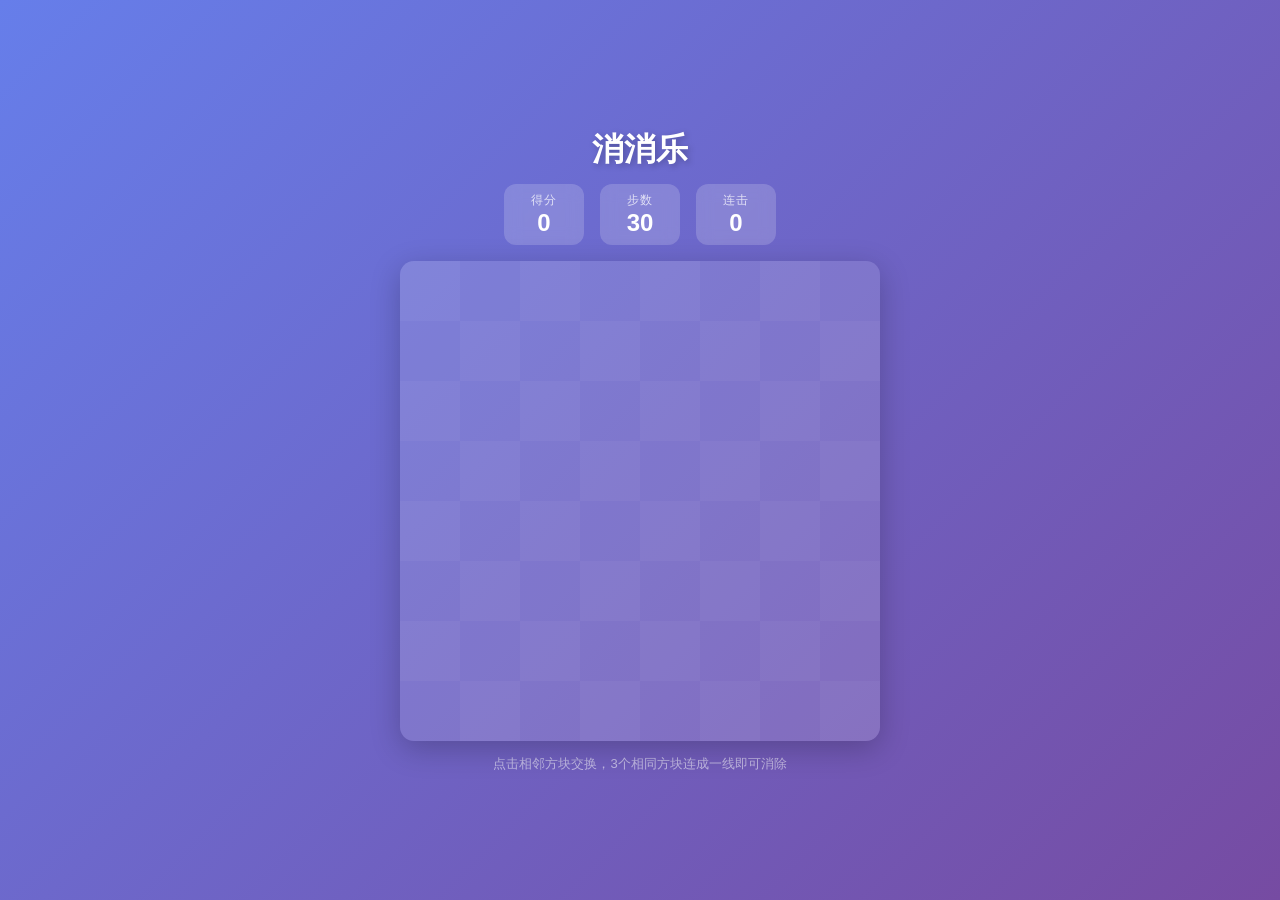
==== index.html @ 066fd963 "init: 消消乐游戏 HTML5 Canvas 实现的经典消消乐，支持连击加分和 30 步限制。  Co-Authored-By: Claude Opus 4.7 <noreply@anthropi" ====
<!DOCTYPE html>
<html lang="zh-CN">
<head>
<meta charset="UTF-8">
<meta name="viewport" content="width=device-width, initial-scale=1.0, user-scalable=no">
<title>消消乐</title>
<link rel="stylesheet" href="style.css">
</head>
<body>
<div class="game-container">
  <div class="header">
    <h1 class="title">消消乐</h1>
    <div class="info-bar">
      <div class="score-box">
        <span class="label">得分</span>
        <span class="value" id="score">0</span>
      </div>
      <div class="steps-box">
        <span class="label">步数</span>
        <span class="value" id="steps">30</span>
      </div>
      <div class="combo-box">
        <span class="label">连击</span>
        <span class="value" id="combo">0</span>
      </div>
    </div>
  </div>
  <div class="board-wrapper">
    <canvas id="board"></canvas>
    <div class="overlay" id="overlay">
      <div class="overlay-content">
        <h2 id="overlay-title">游戏结束</h2>
        <p id="overlay-msg">最终得分: 0</p>
        <button id="restart-btn">重新开始</button>
      </div>
    </div>
  </div>
  <div class="footer">
    <p>点击相邻方块交换，3个相同方块连成一线即可消除</p>
  </div>
</div>
<script src="game.js"></script>
</body>
</html>
---- style.css ----
* {
  margin: 0;
  padding: 0;
  box-sizing: border-box;
}

body {
  font-family: 'Segoe UI', 'PingFang SC', 'Microsoft YaHei', sans-serif;
  background: linear-gradient(135deg, #667eea 0%, #764ba2 100%);
  min-height: 100vh;
  display: flex;
  justify-content: center;
  align-items: center;
  overflow: hidden;
}

.game-container {
  display: flex;
  flex-direction: column;
  align-items: center;
  padding: 16px;
  max-width: 520px;
  width: 100%;
}

.header {
  width: 100%;
  text-align: center;
  margin-bottom: 16px;
}

.title {
  font-size: 32px;
  font-weight: 700;
  color: #fff;
  text-shadow: 2px 2px 6px rgba(0, 0, 0, 0.25);
  margin-bottom: 12px;
}

.info-bar {
  display: flex;
  justify-content: center;
  gap: 16px;
}

.score-box,
.steps-box,
.combo-box {
  background: rgba(255, 255, 255, 0.18);
  border-radius: 12px;
  padding: 8px 18px;
  backdrop-filter: blur(8px);
  min-width: 80px;
}

.label {
  display: block;
  font-size: 12px;
  color: rgba(255, 255, 255, 0.75);
  text-transform: uppercase;
  letter-spacing: 1px;
}

.value {
  display: block;
  font-size: 24px;
  font-weight: 700;
  color: #fff;
}

.board-wrapper {
  position: relative;
  width: 100%;
  max-width: 480px;
  aspect-ratio: 1;
}

canvas {
  width: 100%;
  height: 100%;
  border-radius: 14px;
  background: rgba(255, 255, 255, 0.12);
  box-shadow: 0 8px 30px rgba(0, 0, 0, 0.22);
  cursor: pointer;
  touch-action: none;
  display: block;
}

.overlay {
  position: absolute;
  inset: 0;
  background: rgba(0, 0, 0, 0.55);
  border-radius: 14px;
  display: flex;
  justify-content: center;
  align-items: center;
  opacity: 0;
  pointer-events: none;
  transition: opacity 0.4s ease;
}

.overlay.show {
  opacity: 1;
  pointer-events: auto;
}

.overlay-content {
  text-align: center;
  color: #fff;
}

.overlay-content h2 {
  font-size: 32px;
  margin-bottom: 8px;
}

.overlay-content p {
  font-size: 18px;
  margin-bottom: 18px;
  color: rgba(255, 255, 255, 0.85);
}

.overlay-content button {
  padding: 12px 32px;
  font-size: 16px;
  font-weight: 600;
  border: none;
  border-radius: 30px;
  background: linear-gradient(135deg, #f093fb 0%, #f5576c 100%);
  color: #fff;
  cursor: pointer;
  transition: transform 0.15s ease;
}

.overlay-content button:hover {
  transform: scale(1.06);
}

.overlay-content button:active {
  transform: scale(0.96);
}

.footer {
  margin-top: 14px;
  text-align: center;
  color: rgba(255, 255, 255, 0.55);
  font-size: 13px;
}
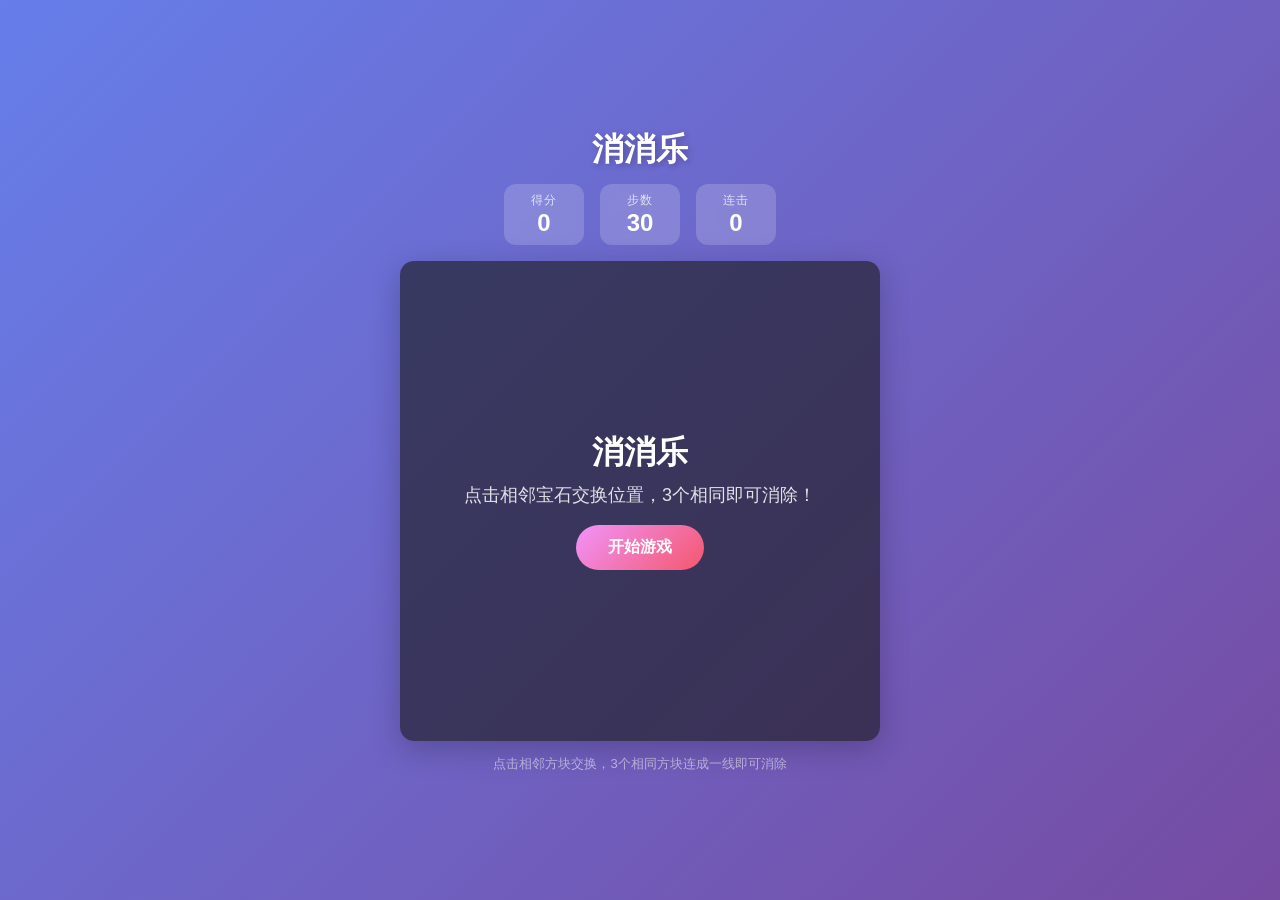
==== commit f4934b33: "fix: add welcome overlay and fix canvas initialization - Show welcome overlay with instructions on p" ====
--- a/index.html
+++ b/index.html
@@ -29,9 +29,9 @@
     <canvas id="board"></canvas>
     <div class="overlay" id="overlay">
       <div class="overlay-content">
-        <h2 id="overlay-title">游戏结束</h2>
-        <p id="overlay-msg">最终得分: 0</p>
-        <button id="restart-btn">重新开始</button>
+        <h2 id="overlay-title"></h2>
+        <p id="overlay-msg"></p>
+        <button id="restart-btn">开始游戏</button>
       </div>
     </div>
   </div>
--- a/style.css
+++ b/style.css
@@ -73,6 +73,8 @@
   width: 100%;
   max-width: 480px;
   aspect-ratio: 1;
+  height: auto;
+  min-height: 280px;
 }
 
 canvas {
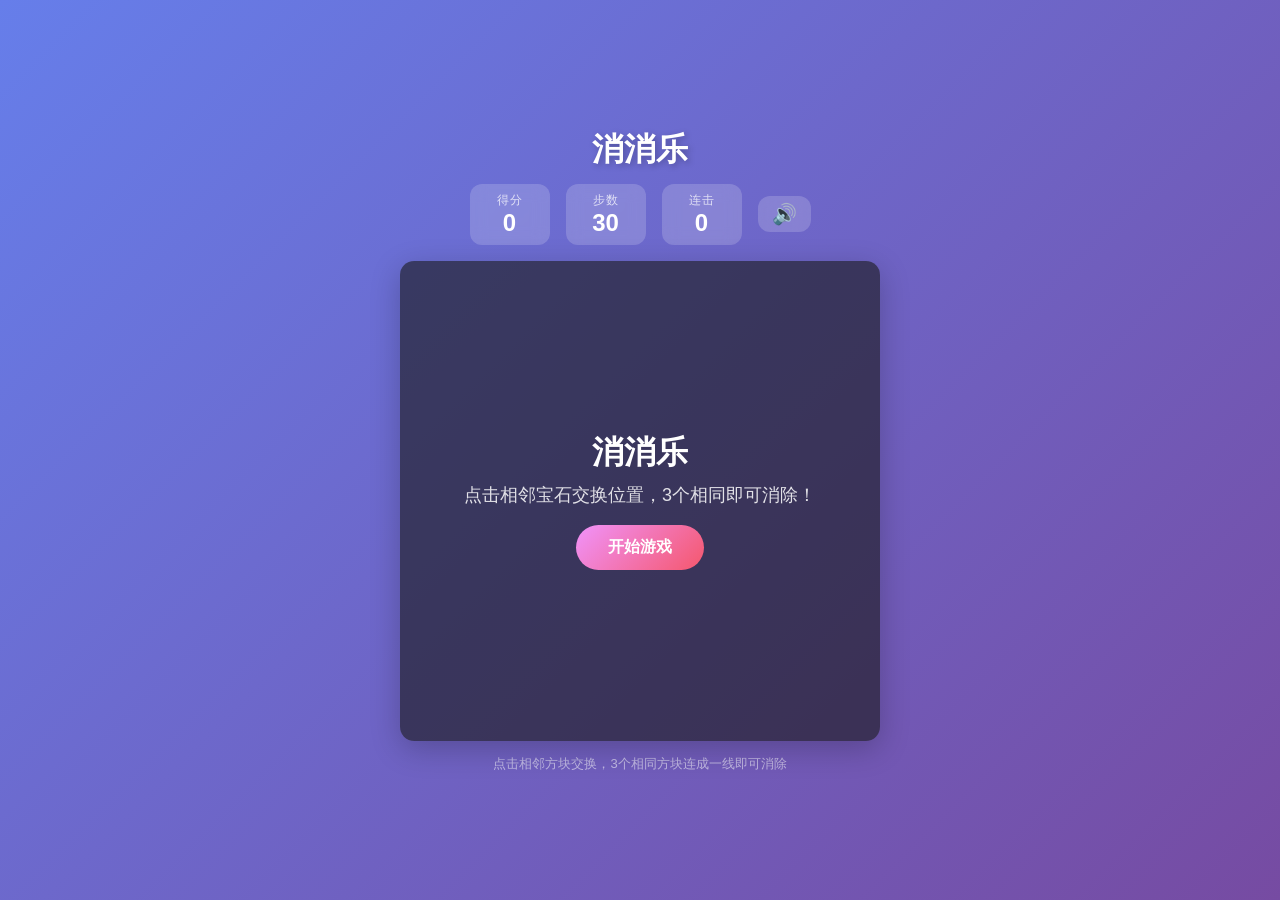
==== commit 79267f3c: "feat: add sound effects and reward particle animations - Web Audio API sound effects (select, swap, " ====
--- a/index.html
+++ b/index.html
@@ -23,6 +23,7 @@
         <span class="label">连击</span>
         <span class="value" id="combo">0</span>
       </div>
+      <button class="mute-btn" id="mute-btn" title="静音">🔊</button>
     </div>
   </div>
   <div class="board-wrapper">
--- a/style.css
+++ b/style.css
@@ -40,6 +40,7 @@
 .info-bar {
   display: flex;
   justify-content: center;
+  align-items: center;
   gap: 16px;
 }
 
@@ -106,6 +107,26 @@
   pointer-events: auto;
 }
 
+.mute-btn {
+  background: rgba(255, 255, 255, 0.18);
+  border: none;
+  border-radius: 12px;
+  padding: 8px 14px;
+  font-size: 20px;
+  cursor: pointer;
+  backdrop-filter: blur(8px);
+  transition: transform 0.15s ease;
+  line-height: 1;
+}
+
+.mute-btn:hover {
+  transform: scale(1.1);
+}
+
+.mute-btn:active {
+  transform: scale(0.9);
+}
+
 .overlay-content {
   text-align: center;
   color: #fff;
